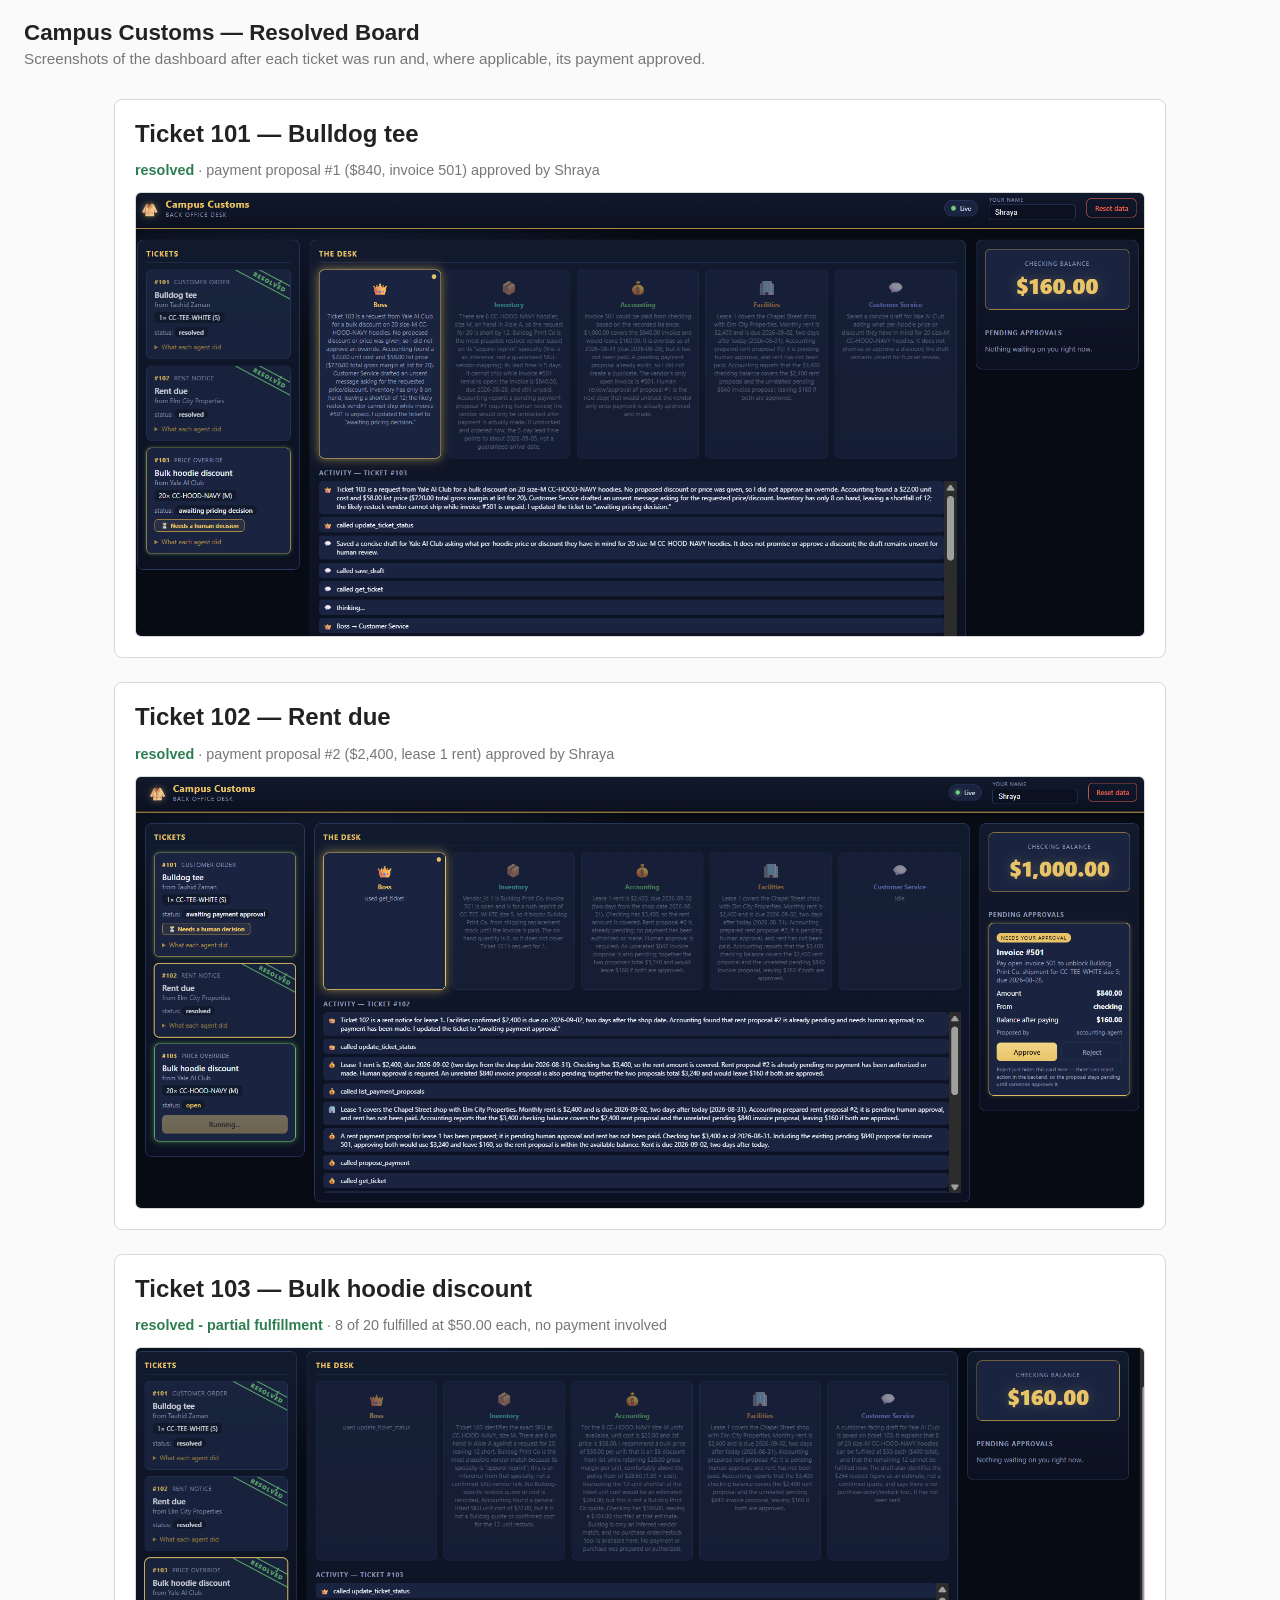
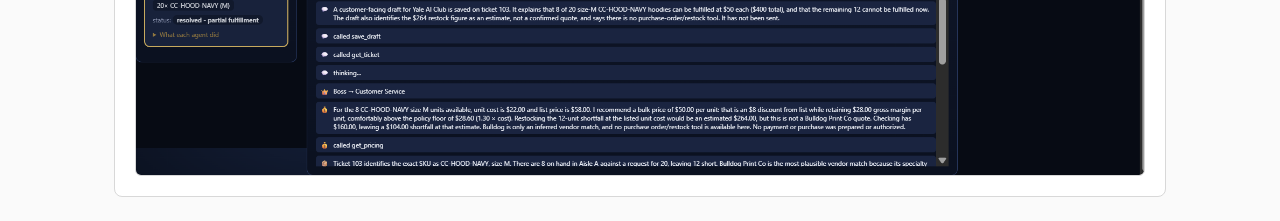
==== output/resolved_board.html @ 7df020f3 "Campus Customs: agentic back office (HW5, Problems 1-11) A five-agent PydanticAI team (Boss, Invento" ====
<!DOCTYPE html>
<html lang="en">
<head>
<meta charset="UTF-8">
<title>Campus Customs — Resolved Board</title>
<style>
  :root {
    --border: #d8d8d8;
    --bg: #fafafa;
    --accent: #2c5f8a;
    --text: #222;
    --muted: #777;
    --green: #2e7d4f;
  }
  * { box-sizing: border-box; }
  body {
    font-family: -apple-system, Segoe UI, Helvetica, Arial, sans-serif;
    margin: 0;
    padding: 0;
    background: var(--bg);
    color: var(--text);
  }
  header {
    padding: 20px 24px 8px 24px;
  }
  header h1 {
    margin: 0 0 4px 0;
    font-size: 1.4em;
  }
  header p {
    margin: 0;
    color: var(--muted);
    font-size: 0.95em;
  }
  main {
    max-width: 1100px;
    margin: 0 auto;
    padding: 24px;
    display: flex;
    flex-direction: column;
    gap: 24px;
  }
  .ticket-block {
    background: #fff;
    border: 1px solid var(--border);
    border-radius: 8px;
    padding: 20px;
  }
  .ticket-block h2 {
    margin: 0 0 4px 0;
  }
  .ticket-block .meta {
    color: var(--muted);
    font-size: 0.9em;
    margin-bottom: 14px;
  }
  .ticket-block .status {
    color: var(--green);
    font-weight: 600;
  }
  .ticket-block img {
    display: block;
    max-width: 100%;
    border: 1px solid var(--border);
    border-radius: 6px;
  }
  .missing {
    color: #a33;
    font-style: italic;
    padding: 40px;
    text-align: center;
    border: 1px dashed #a33;
    border-radius: 6px;
  }
</style>
</head>
<body>

<header>
  <h1>Campus Customs — Resolved Board</h1>
  <p>Screenshots of the dashboard after each ticket was run and, where applicable, its payment approved.</p>
</header>

<main>

  <div class="ticket-block">
    <h2>Ticket 101 &mdash; Bulldog tee</h2>
    <p class="meta"><span class="status">resolved</span> &middot; payment proposal #1 ($840, invoice 501) approved by Shraya</p>
    <img src="Ticket 101 - resolved.png" alt="Ticket 101 resolved screenshot"
         onerror="this.outerHTML='&lt;p class=&quot;missing&quot;&gt;Missing: Ticket 101 - resolved.png&lt;/p&gt;'">
  </div>

  <div class="ticket-block">
    <h2>Ticket 102 &mdash; Rent due</h2>
    <p class="meta"><span class="status">resolved</span> &middot; payment proposal #2 ($2,400, lease 1 rent) approved by Shraya</p>
    <img src="Ticket 102 - resolved.png" alt="Ticket 102 resolved screenshot"
         onerror="this.outerHTML='&lt;p class=&quot;missing&quot;&gt;Missing: Ticket 102 - resolved.png&lt;/p&gt;'">
  </div>

  <div class="ticket-block">
    <h2>Ticket 103 &mdash; Bulk hoodie discount</h2>
    <p class="meta"><span class="status">resolved - partial fulfillment</span> &middot; 8 of 20 fulfilled at $50.00 each, no payment involved</p>
    <img src="Ticket 103 - resolved.png" alt="Ticket 103 resolved screenshot"
         onerror="this.outerHTML='&lt;p class=&quot;missing&quot;&gt;Missing: Ticket 103 - resolved.png&lt;/p&gt;'">
  </div>

</main>

</body>
</html>
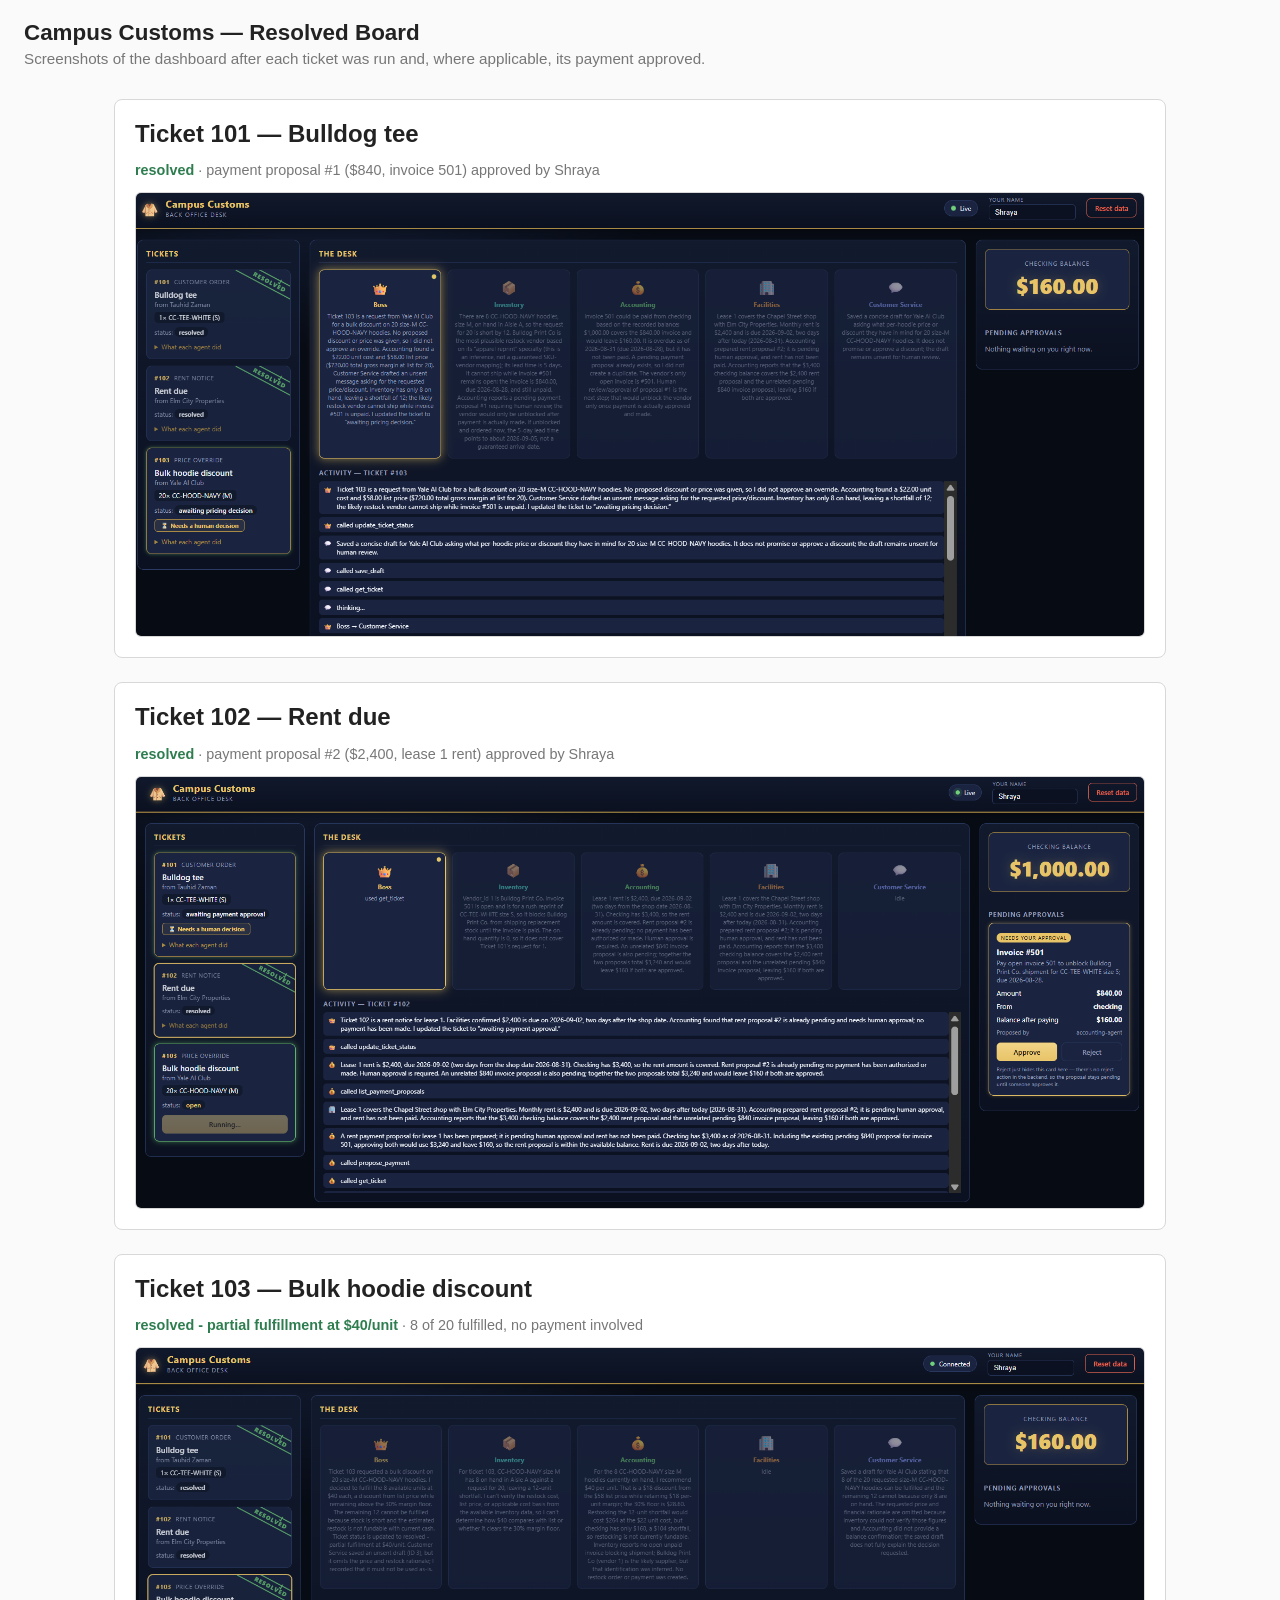
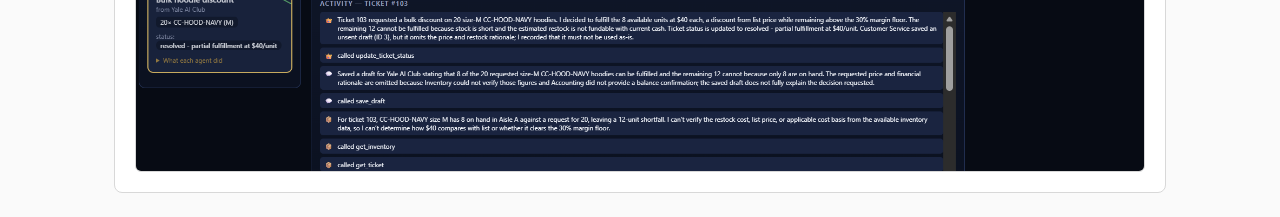
==== commit 90d2f69b: "Fix ticket 103 price inconsistency ($50 -> $40) and update its screenshot resolved_board.html and de" ====
--- a/output/resolved_board.html
+++ b/output/resolved_board.html
@@ -99,7 +99,7 @@
 
   <div class="ticket-block">
     <h2>Ticket 103 &mdash; Bulk hoodie discount</h2>
-    <p class="meta"><span class="status">resolved - partial fulfillment</span> &middot; 8 of 20 fulfilled at $50.00 each, no payment involved</p>
+    <p class="meta"><span class="status">resolved - partial fulfillment at $40/unit</span> &middot; 8 of 20 fulfilled, no payment involved</p>
     <img src="Ticket 103 - resolved.png" alt="Ticket 103 resolved screenshot"
          onerror="this.outerHTML='&lt;p class=&quot;missing&quot;&gt;Missing: Ticket 103 - resolved.png&lt;/p&gt;'">
   </div>
